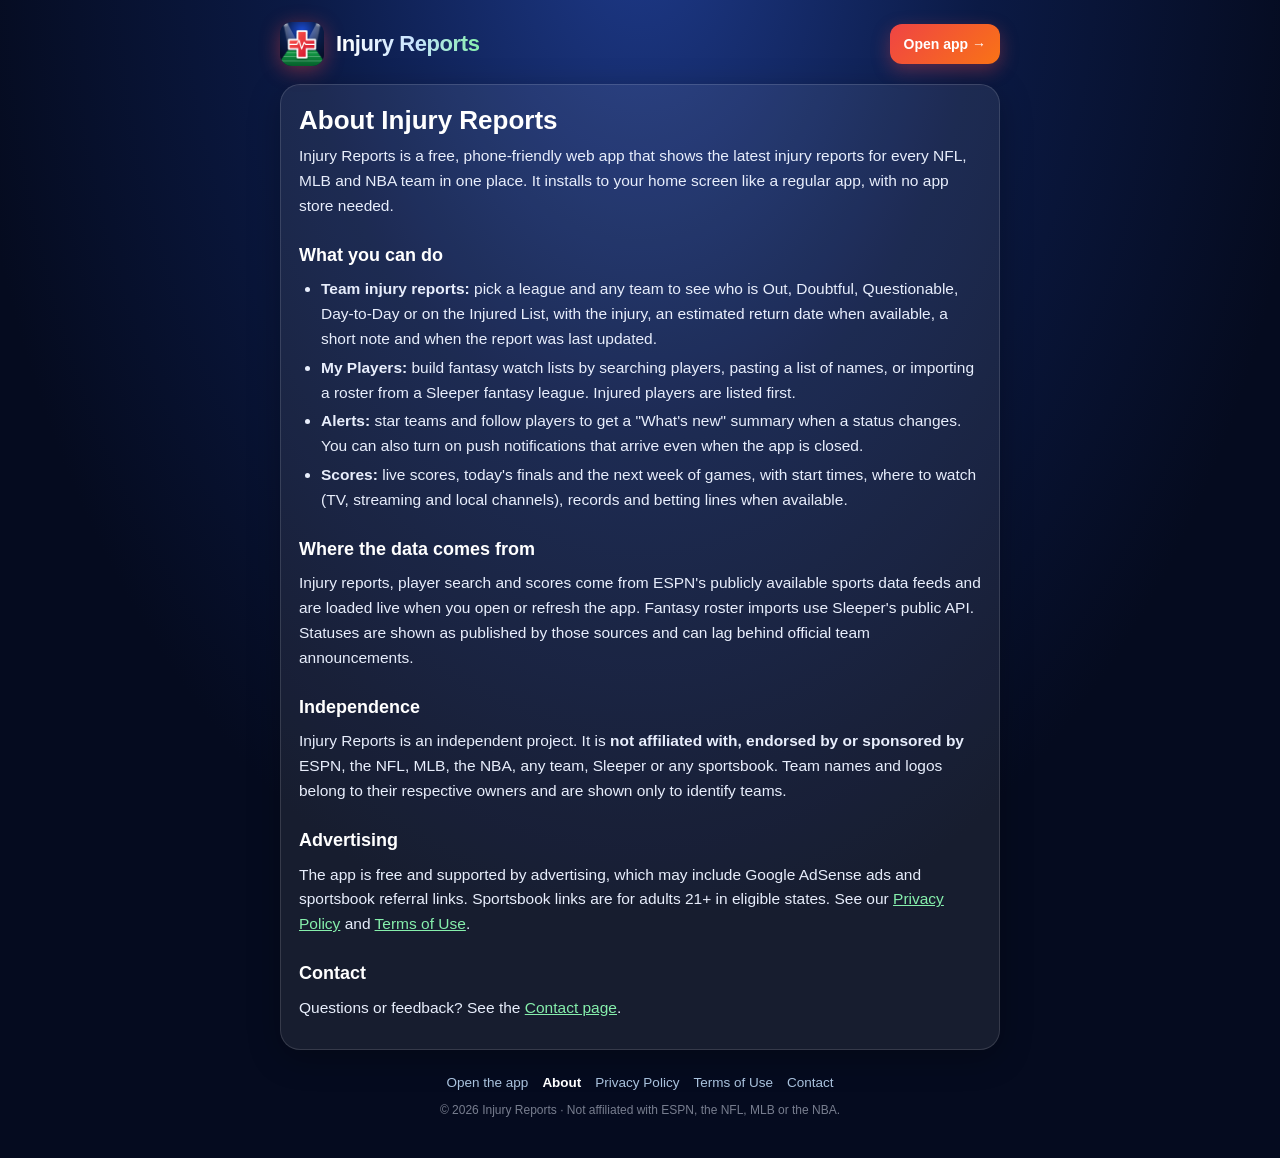
==== about.html @ b17b2ed8 "AdSense prep: About/Privacy/Terms/Contact pages, SEO meta, sitemap, AdSense-ready slot" ====
<!DOCTYPE html>
<html lang="en">
<head>
<meta charset="UTF-8">
<meta name="viewport" content="width=device-width, initial-scale=1, viewport-fit=cover">
<title>About · Injury Reports</title>
<meta name="description" content="About Injury Reports: a free phone web app with live NFL, MLB and NBA injury reports, scores, fantasy player tracking and injury alerts.">
<link rel="canonical" href="https://jmedley18.github.io/injury-reports/about.html">
<meta property="og:type" content="website">
<meta property="og:site_name" content="Injury Reports">
<meta property="og:title" content="About · Injury Reports">
<meta property="og:description" content="About Injury Reports: a free phone web app with live NFL, MLB and NBA injury reports, scores, fantasy player tracking and injury alerts.">
<meta property="og:url" content="https://jmedley18.github.io/injury-reports/about.html">
<meta property="og:image" content="https://jmedley18.github.io/injury-reports/icon-512.png">
<meta name="theme-color" content="#050b1f">
<link rel="icon" type="image/png" sizes="32x32" href="favicon.png">
<link rel="apple-touch-icon" href="apple-touch-icon.png">
<link rel="manifest" href="manifest.json">
<link rel="stylesheet" href="pages.css">
</head>
<body>
<div class="wrap">
<header><a href="./"><img src="icon-192.png" alt="Injury Reports icon"><b>Injury Reports</b></a><a class="open" href="./">Open app →</a></header>
<main class="card">

<h1>About Injury Reports</h1>
<p>Injury Reports is a free, phone-friendly web app that shows the latest injury reports for every NFL, MLB and NBA team in one place. It installs to your home screen like a regular app, with no app store needed.</p>
<h2>What you can do</h2>
<ul>
<li><b>Team injury reports:</b> pick a league and any team to see who is Out, Doubtful, Questionable, Day-to-Day or on the Injured List, with the injury, an estimated return date when available, a short note and when the report was last updated.</li>
<li><b>My Players:</b> build fantasy watch lists by searching players, pasting a list of names, or importing a roster from a Sleeper fantasy league. Injured players are listed first.</li>
<li><b>Alerts:</b> star teams and follow players to get a "What's new" summary when a status changes. You can also turn on push notifications that arrive even when the app is closed.</li>
<li><b>Scores:</b> live scores, today's finals and the next week of games, with start times, where to watch (TV, streaming and local channels), records and betting lines when available.</li>
</ul>
<h2>Where the data comes from</h2>
<p>Injury reports, player search and scores come from ESPN's publicly available sports data feeds and are loaded live when you open or refresh the app. Fantasy roster imports use Sleeper's public API. Statuses are shown as published by those sources and can lag behind official team announcements.</p>
<h2>Independence</h2>
<p>Injury Reports is an independent project. It is <b>not affiliated with, endorsed by or sponsored by</b> ESPN, the NFL, MLB, the NBA, any team, Sleeper or any sportsbook. Team names and logos belong to their respective owners and are shown only to identify teams.</p>
<h2>Advertising</h2>
<p>The app is free and supported by advertising, which may include Google AdSense ads and sportsbook referral links. Sportsbook links are for adults 21+ in eligible states. See our <a href="privacy.html">Privacy Policy</a> and <a href="terms.html">Terms of Use</a>.</p>
<h2>Contact</h2>
<p>Questions or feedback? See the <a href="contact.html">Contact page</a>.</p>

</main>
<nav class="pages" aria-label="Site pages"><a href="index.html">Open the app</a> <a href="about.html" aria-current="page">About</a> <a href="privacy.html">Privacy Policy</a> <a href="terms.html">Terms of Use</a> <a href="contact.html">Contact</a></nav>
<p class="copy">© 2026 Injury Reports · Not affiliated with ESPN, the NFL, MLB or the NBA.</p>
</div>
</body>
</html>
---- pages.css ----
/* Static content pages (About, Privacy, Terms, Contact) */
*{box-sizing:border-box;margin:0;padding:0}
html{background:#050b1f}
body{font-family:-apple-system,BlinkMacSystemFont,"Segoe UI",Roboto,sans-serif;color:#e8eefc;min-height:100vh;line-height:1.6;
  background:radial-gradient(ellipse at 50% -10%,#1e3a8a 0%,#0b1a45 38%,#050b1f 75%) fixed;padding:calc(env(safe-area-inset-top) + 10px) 16px calc(env(safe-area-inset-bottom) + 30px)}
.wrap{max-width:720px;margin:0 auto}
header{display:flex;align-items:center;gap:12px;margin:12px 0 18px}
header a{display:flex;align-items:center;gap:12px;color:#fff;text-decoration:none}
header img{width:44px;height:44px;border-radius:12px;box-shadow:0 4px 20px rgba(239,68,68,.45)}
header b{font-size:22px;letter-spacing:-.4px;background:linear-gradient(90deg,#fff,#c7e3ff 55%,#86efac);-webkit-background-clip:text;background-clip:text;color:transparent}
.open{margin-left:auto;background:linear-gradient(135deg,#ef4444,#f97316);color:#fff!important;text-decoration:none;font-weight:700;font-size:14px;padding:9px 14px;border-radius:12px;box-shadow:0 6px 18px rgba(239,68,68,.35);white-space:nowrap}
.card{background:rgba(255,255,255,.075);border:1px solid rgba(255,255,255,.13);border-radius:20px;padding:20px 18px;box-shadow:0 8px 32px rgba(0,0,0,.28)}
h1{font-size:26px;line-height:1.2;margin-bottom:6px;color:#fff}
.eff{font-size:13px;opacity:.65;margin-bottom:16px}
h2{font-size:18px;margin:22px 0 6px;color:#fff}
p,li{font-size:15.5px}
p{margin:8px 0}
ul{margin:8px 0 8px 22px}
li{margin:4px 0}
a{color:#86efac}
.fine{font-size:12.5px;opacity:.7}
nav.pages{display:flex;flex-wrap:wrap;gap:6px 14px;justify-content:center;margin:22px 0 6px;font-size:13.5px}
nav.pages a{color:#c7e3ff;text-decoration:none;opacity:.85}
nav.pages a[aria-current]{color:#fff;font-weight:700;opacity:1}
.copy{text-align:center;font-size:12px;opacity:.5}
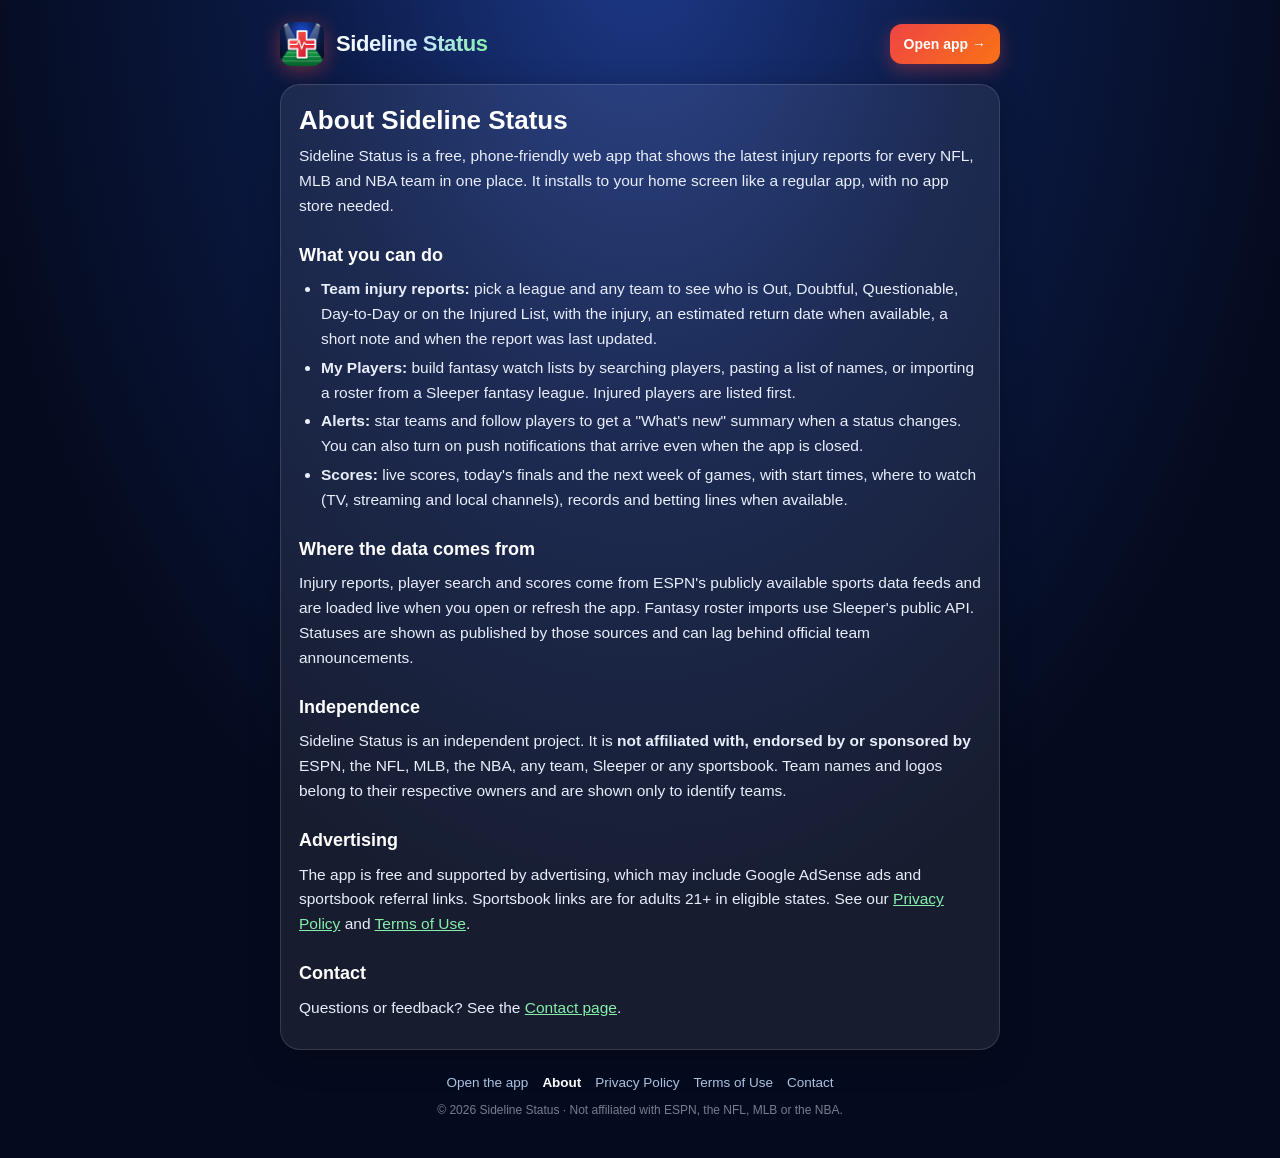
==== commit 0c6a13a1: "Rename app to Sideline Status" ====
--- a/about.html
+++ b/about.html
@@ -3,15 +3,16 @@
 <head>
 <meta charset="UTF-8">
 <meta name="viewport" content="width=device-width, initial-scale=1, viewport-fit=cover">
-<title>About · Injury Reports</title>
-<meta name="description" content="About Injury Reports: a free phone web app with live NFL, MLB and NBA injury reports, scores, fantasy player tracking and injury alerts.">
-<link rel="canonical" href="https://jmedley18.github.io/injury-reports/about.html">
+<title>About · Sideline Status</title>
+<meta name="description" content="About Sideline Status: a free phone web app with live NFL, MLB and NBA injury reports, scores, fantasy player tracking and injury alerts.">
+<link rel="canonical" href="https://medleyfinds.com/about.html">
+<script async src="https://pagead2.googlesyndication.com/pagead/js/adsbygoogle.js?client=ca-pub-1050159149162190" crossorigin="anonymous"></script>
 <meta property="og:type" content="website">
-<meta property="og:site_name" content="Injury Reports">
-<meta property="og:title" content="About · Injury Reports">
-<meta property="og:description" content="About Injury Reports: a free phone web app with live NFL, MLB and NBA injury reports, scores, fantasy player tracking and injury alerts.">
-<meta property="og:url" content="https://jmedley18.github.io/injury-reports/about.html">
-<meta property="og:image" content="https://jmedley18.github.io/injury-reports/icon-512.png">
+<meta property="og:site_name" content="Sideline Status">
+<meta property="og:title" content="About · Sideline Status">
+<meta property="og:description" content="About Sideline Status: a free phone web app with live NFL, MLB and NBA injury reports, scores, fantasy player tracking and injury alerts.">
+<meta property="og:url" content="https://medleyfinds.com/about.html">
+<meta property="og:image" content="https://medleyfinds.com/icon-512.png">
 <meta name="theme-color" content="#050b1f">
 <link rel="icon" type="image/png" sizes="32x32" href="favicon.png">
 <link rel="apple-touch-icon" href="apple-touch-icon.png">
@@ -20,11 +21,11 @@
 </head>
 <body>
 <div class="wrap">
-<header><a href="./"><img src="icon-192.png" alt="Injury Reports icon"><b>Injury Reports</b></a><a class="open" href="./">Open app →</a></header>
+<header><a href="./"><img src="icon-192.png" alt="Sideline Status icon"><b>Sideline Status</b></a><a class="open" href="./">Open app →</a></header>
 <main class="card">
 
-<h1>About Injury Reports</h1>
-<p>Injury Reports is a free, phone-friendly web app that shows the latest injury reports for every NFL, MLB and NBA team in one place. It installs to your home screen like a regular app, with no app store needed.</p>
+<h1>About Sideline Status</h1>
+<p>Sideline Status is a free, phone-friendly web app that shows the latest injury reports for every NFL, MLB and NBA team in one place. It installs to your home screen like a regular app, with no app store needed.</p>
 <h2>What you can do</h2>
 <ul>
 <li><b>Team injury reports:</b> pick a league and any team to see who is Out, Doubtful, Questionable, Day-to-Day or on the Injured List, with the injury, an estimated return date when available, a short note and when the report was last updated.</li>
@@ -35,7 +36,7 @@
 <h2>Where the data comes from</h2>
 <p>Injury reports, player search and scores come from ESPN's publicly available sports data feeds and are loaded live when you open or refresh the app. Fantasy roster imports use Sleeper's public API. Statuses are shown as published by those sources and can lag behind official team announcements.</p>
 <h2>Independence</h2>
-<p>Injury Reports is an independent project. It is <b>not affiliated with, endorsed by or sponsored by</b> ESPN, the NFL, MLB, the NBA, any team, Sleeper or any sportsbook. Team names and logos belong to their respective owners and are shown only to identify teams.</p>
+<p>Sideline Status is an independent project. It is <b>not affiliated with, endorsed by or sponsored by</b> ESPN, the NFL, MLB, the NBA, any team, Sleeper or any sportsbook. Team names and logos belong to their respective owners and are shown only to identify teams.</p>
 <h2>Advertising</h2>
 <p>The app is free and supported by advertising, which may include Google AdSense ads and sportsbook referral links. Sportsbook links are for adults 21+ in eligible states. See our <a href="privacy.html">Privacy Policy</a> and <a href="terms.html">Terms of Use</a>.</p>
 <h2>Contact</h2>
@@ -43,7 +44,7 @@
 
 </main>
 <nav class="pages" aria-label="Site pages"><a href="index.html">Open the app</a> <a href="about.html" aria-current="page">About</a> <a href="privacy.html">Privacy Policy</a> <a href="terms.html">Terms of Use</a> <a href="contact.html">Contact</a></nav>
-<p class="copy">© 2026 Injury Reports · Not affiliated with ESPN, the NFL, MLB or the NBA.</p>
+<p class="copy">© 2026 Sideline Status · Not affiliated with ESPN, the NFL, MLB or the NBA.</p>
 </div>
 </body>
 </html>
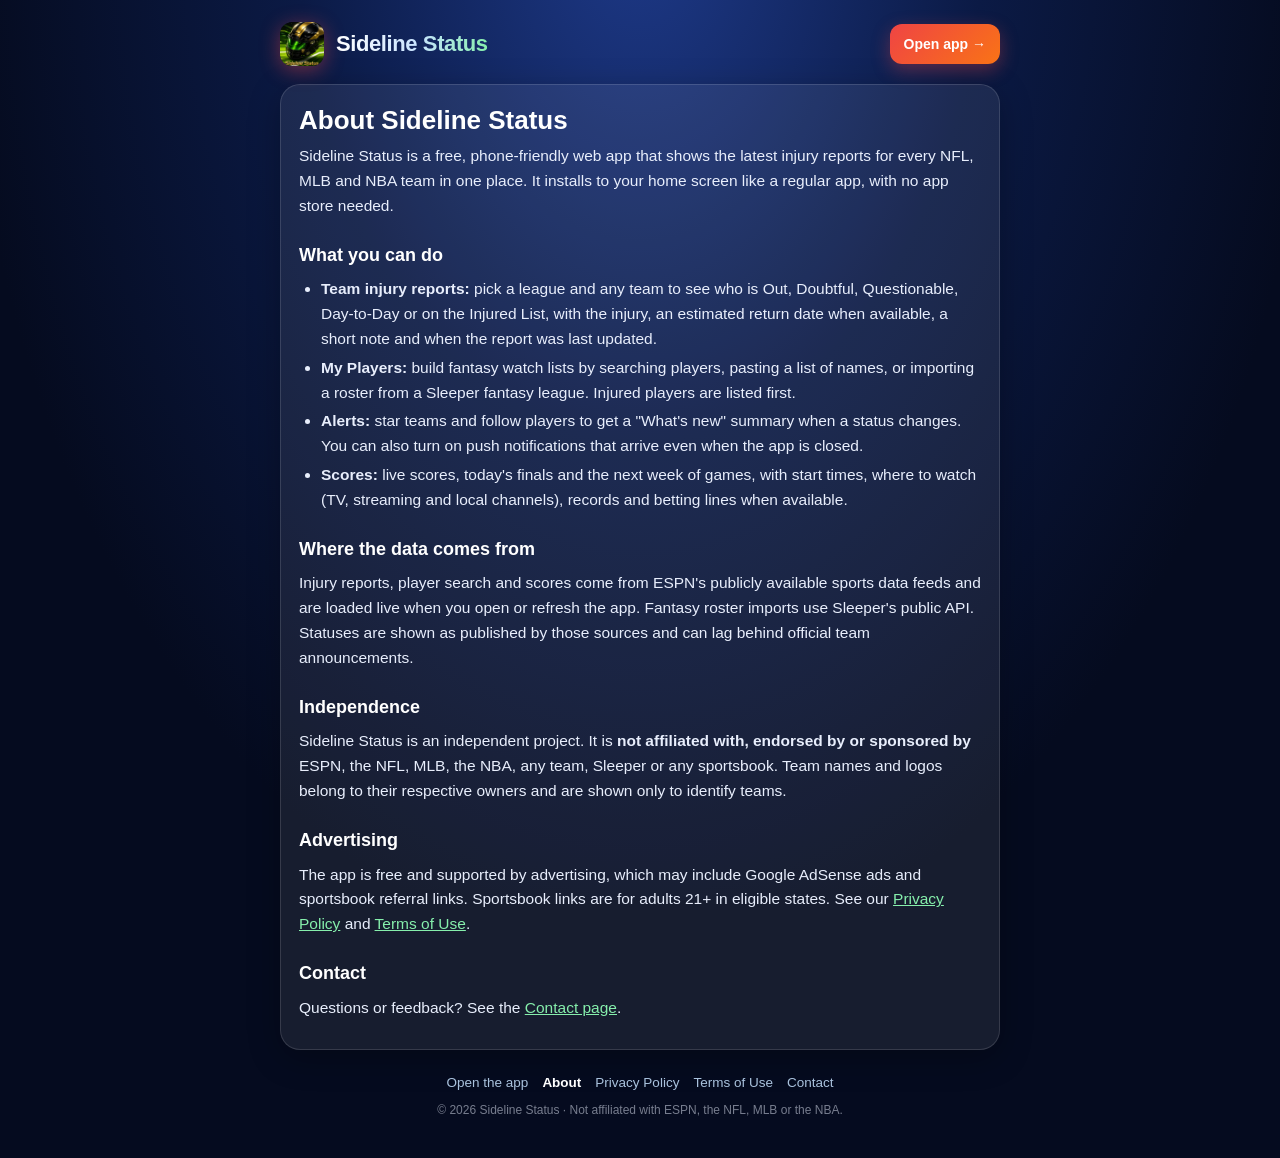
==== commit 5195fc04: "Cookieless analytics: anonymous feature counts to Worker (opens, tabs, Watch, ad clicks by brand, pu" ====
--- a/about.html
+++ b/about.html
@@ -7,6 +7,7 @@
 <meta name="description" content="About Sideline Status: a free phone web app with live NFL, MLB and NBA injury reports, scores, fantasy player tracking and injury alerts.">
 <link rel="canonical" href="https://medleyfinds.com/about.html">
 <script async src="https://pagead2.googlesyndication.com/pagead/js/adsbygoogle.js?client=ca-pub-1050159149162190" crossorigin="anonymous"></script>
+<script src="analytics.js" defer></script>
 <meta property="og:type" content="website">
 <meta property="og:site_name" content="Sideline Status">
 <meta property="og:title" content="About · Sideline Status">
